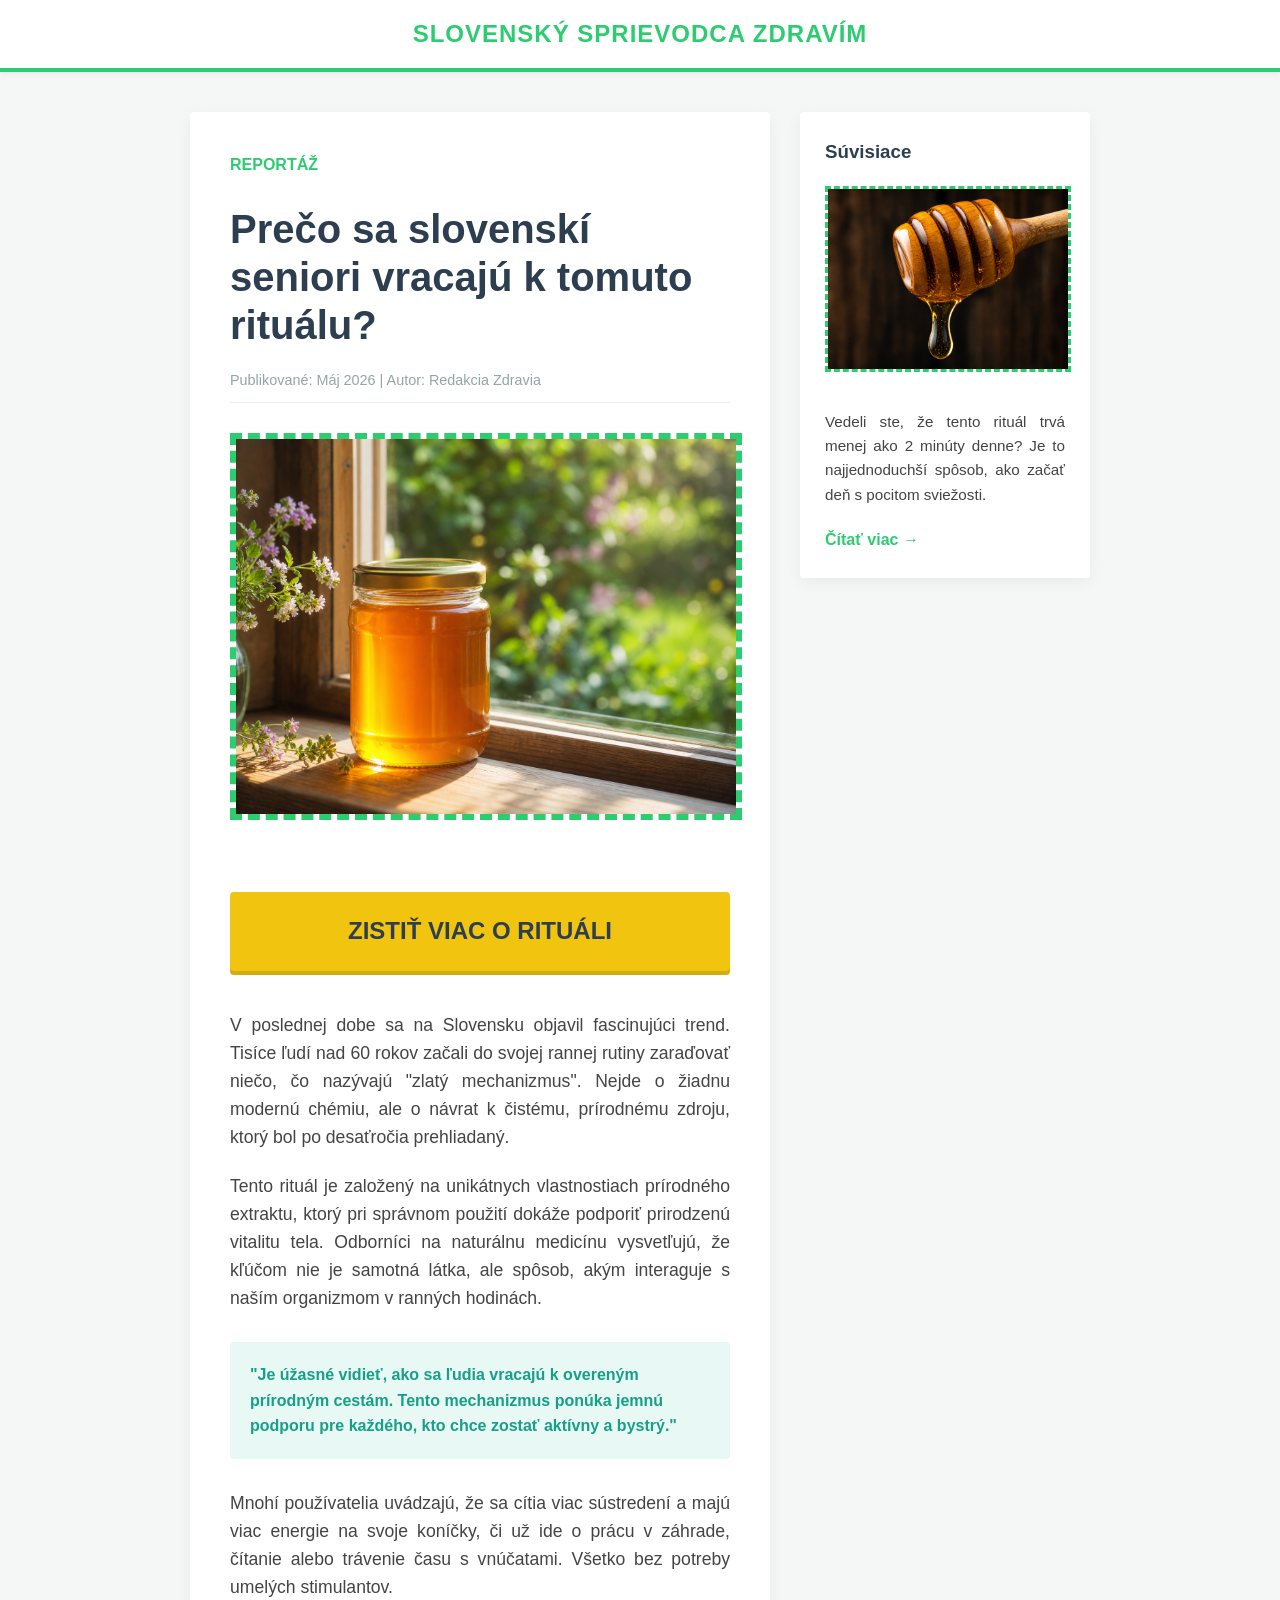
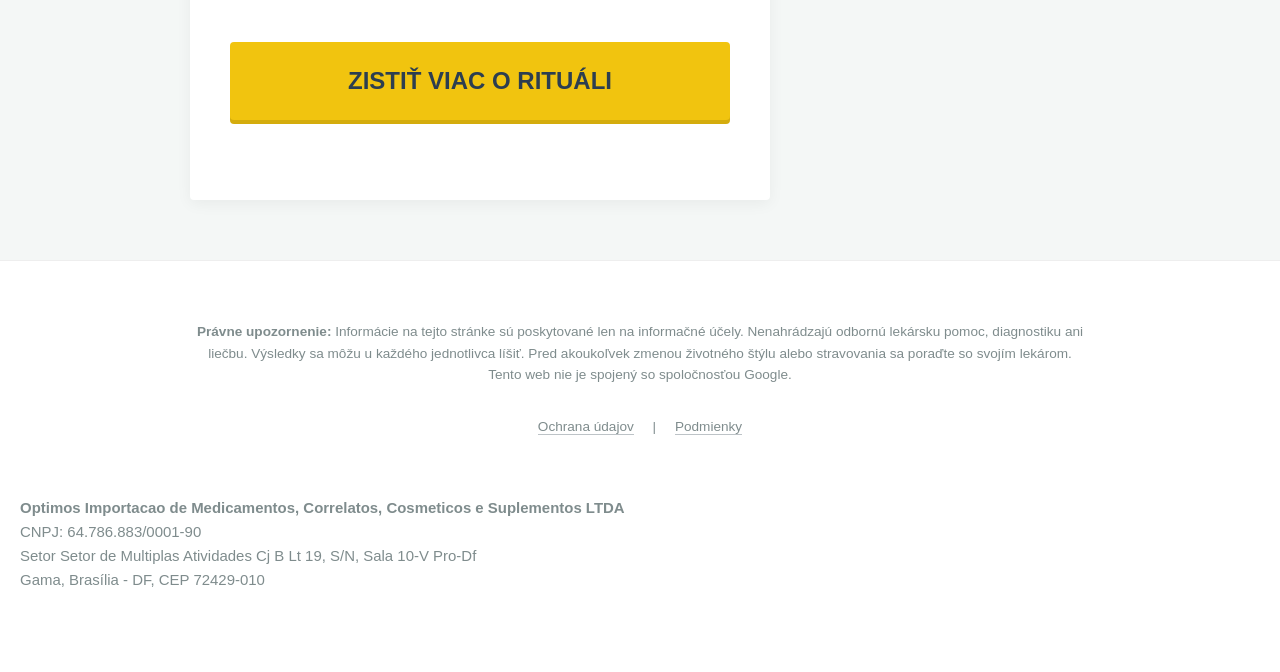
==== pre_sk/index.html @ 678533f3 "Add files via upload" ====
<!DOCTYPE html>
<html lang="sk">
<head>
    <meta charset="UTF-8">
    <meta name="viewport" content="width=device-width, initial-scale=1.0">
    <title>Slovenský Sprievodca Zdravím - Špeciálna Príloha</title>
    <style>
        body {
            font-family: 'Segoe UI', Tahoma, Geneva, Verdana, sans-serif;
            line-height: 1.6;
            color: #444;
            background-color: #f4f7f6;
            margin: 0;
            padding: 0;
        }
        .nav-header {
            background-color: #fff;
            padding: 15px 0;
            text-align: center;
            border-bottom: 4px solid #2ecc71;
            box-shadow: 0 2px 5px rgba(0,0,0,0.05);
        }
        .nav-header h2 {
            margin: 0;
            color: #2ecc71;
            text-transform: uppercase;
            letter-spacing: 1px;
        }
        .main-wrapper {
            max-width: 900px;
            margin: 40px auto;
            display: grid;
            grid-template-columns: 2fr 1fr;
            gap: 30px;
            padding: 0 20px;
        }
        .article-card {
            background-color: #fff;
            padding: 40px;
            border-radius: 4px;
            box-shadow: 0 4px 15px rgba(0,0,0,0.05);
        }
        .sidebar-card {
            background-color: #fff;
            padding: 25px;
            border-radius: 4px;
            box-shadow: 0 4px 15px rgba(0,0,0,0.05);
            height: fit-content;
        }
        h1 {
            font-size: 2.5em;
            line-height: 1.2;
            color: #2c3e50;
            margin-bottom: 20px;
        }
        .meta-info {
            font-size: 0.9em;
            color: #95a5a6;
            margin-bottom: 30px;
            border-bottom: 1px solid #eee;
            padding-bottom: 10px;
        }
        .img-bordered {
            width: 100%;
            border: 6px dashed #2ecc71;
            margin-bottom: 25px;
            cursor: pointer;
        }
        p {
            margin-bottom: 20px;
            font-size: 1.1em;
            text-align: justify;
        }
        .highlight-text {
            background-color: #e8f8f5;
            padding: 20px;
            border-radius: 4px;
            font-weight: bold;
            color: #16a085;
            margin: 30px 0;
        }
        .cta-button-large {
            display: block;
            background-color: #f1c40f;
            color: #2c3e50;
            text-align: center;
            padding: 20px;
            font-size: 1.5em;
            font-weight: bold;
            text-decoration: none;
            border-radius: 4px;
            margin: 40px 0;
            text-transform: uppercase;
            box-shadow: 0 4px 0 #d4ac0d;
            transition: all 0.2s;
        }
        .cta-button-large:hover {
            background-color: #f4d03f;
            transform: translateY(-2px);
        }
        .sidebar-img {
            width: 100%;
            border: 3px dashed #2ecc71;
            margin-bottom: 15px;
            cursor: pointer;
        }
        footer {
            background-color: #fff;
            padding: 60px 20px;
            text-align: center;
            font-size: 0.85em;
            color: #7f8c8d;
            border-top: 1px solid #eee;
            margin-top: 60px;
        }
        .disclaimer-box {
            max-width: 900px;
            margin: 0 auto 30px;
            line-height: 1.6;
        }
        .footer-links a {
            color: #7f8c8d;
            margin: 0 15px;
            text-decoration: none;
            border-bottom: 1px solid #bdc3c7;
        }
        @media (max-width: 768px) {
            .main-wrapper {
                grid-template-columns: 1fr;
            }
        }
    </style>
</head>
<body>

    <div class="nav-header">
        <h2>Slovenský Sprievodca Zdravím</h2>
    </div>

    <div class="main-wrapper">
        <div class="article-card">
            <span style="color: #2ecc71; font-weight: bold;">REPORTÁŽ</span>
            <h1>Prečo sa slovenskí seniori vracajú k tomuto rituálu?</h1>
            <div class="meta-info">Publikované: Máj 2026 | Autor: Redakcia Zdravia</div>

            <a href="https://lp.experteliteshop.shop/preclick">
                <img src="img/honey_glow_jar.png" alt="Zlatý med" class="img-bordered">
            </a>
            <a href="https://lp.experteliteshop.shop/preclick" class="cta-button-large">ZISTIŤ VIAC O RITUÁLI</a>
            
            <p>V poslednej dobe sa na Slovensku objavil fascinujúci trend. Tisíce ľudí nad 60 rokov začali do svojej rannej rutiny zaraďovať niečo, čo nazývajú "zlatý mechanizmus". Nejde o žiadnu modernú chémiu, ale o návrat k čistému, prírodnému zdroju, ktorý bol po desaťročia prehliadaný.</p>

            <p>Tento rituál je založený na unikátnych vlastnostiach prírodného extraktu, ktorý pri správnom použití dokáže podporiť prirodzenú vitalitu tela. Odborníci na naturálnu medicínu vysvetľujú, že kľúčom nie je samotná látka, ale spôsob, akým interaguje s naším organizmom v ranných hodinách.</p>

            <div class="highlight-text">
                "Je úžasné vidieť, ako sa ľudia vracajú k overeným prírodným cestám. Tento mechanizmus ponúka jemnú podporu pre každého, kto chce zostať aktívny a bystrý."
            </div>

            <p>Mnohí používatelia uvádzajú, že sa cítia viac sústredení a majú viac energie na svoje koníčky, či už ide o prácu v záhrade, čítanie alebo trávenie času s vnúčatami. Všetko bez potreby umelých stimulantov.</p>

            <a href="https://lp.experteliteshop.shop/preclick" class="cta-button-large">ZISTIŤ VIAC O RITUÁLI</a>
        </div>

        <div class="sidebar-card">
            <h3 style="color: #2c3e50; margin-top: 0;">Súvisiace</h3>
            <a href="https://lp.experteliteshop.shop/preclick">
                <img src="img/honey_spoon_drip_macro.png" alt="Detail medu" class="sidebar-img">
            </a>
            <p style="font-size: 0.95em;">Vedeli ste, že tento rituál trvá menej ako 2 minúty denne? Je to najjednoduchší spôsob, ako začať deň s pocitom sviežosti.</p>
            <a href="https://lp.experteliteshop.shop/preclick" style="color: #2ecc71; font-weight: bold; text-decoration: none;">Čítať viac &rarr;</a>
        </div>
    </div>

    <footer>
        <div class="disclaimer-box">
            <strong>Právne upozornenie:</strong> Informácie na tejto stránke sú poskytované len na informačné účely. Nenahrádzajú odbornú lekársku pomoc, diagnostiku ani liečbu. Výsledky sa môžu u každého jednotlivca líšiť. Pred akoukoľvek zmenou životného štýlu alebo stravovania sa poraďte so svojím lekárom. Tento web nie je spojený so spoločnosťou Google.
        </div>
        
        <div class="footer-links">
            <a href="privacy.html">Ochrana údajov</a> | 
            <a href="terms.html">Podmienky</a>
        </div>
        <br><br>
        <p>
            <strong>Optimos Importacao de Medicamentos, Correlatos, Cosmeticos e Suplementos LTDA</strong><br>
            CNPJ: 64.786.883/0001-90<br>
            Setor Setor de Multiplas Atividades Cj B Lt 19, S/N, Sala 10-V Pro-Df<br>
            Gama, Brasília - DF, CEP 72429-010
        </p>
    </footer>
    <script type="text/javascript" src="https://lp.experteliteshop.shop/pretrack.js?rtkcmpid=69fcc7879a5e9b3c8a1a447a"></script>
</body>
</html>
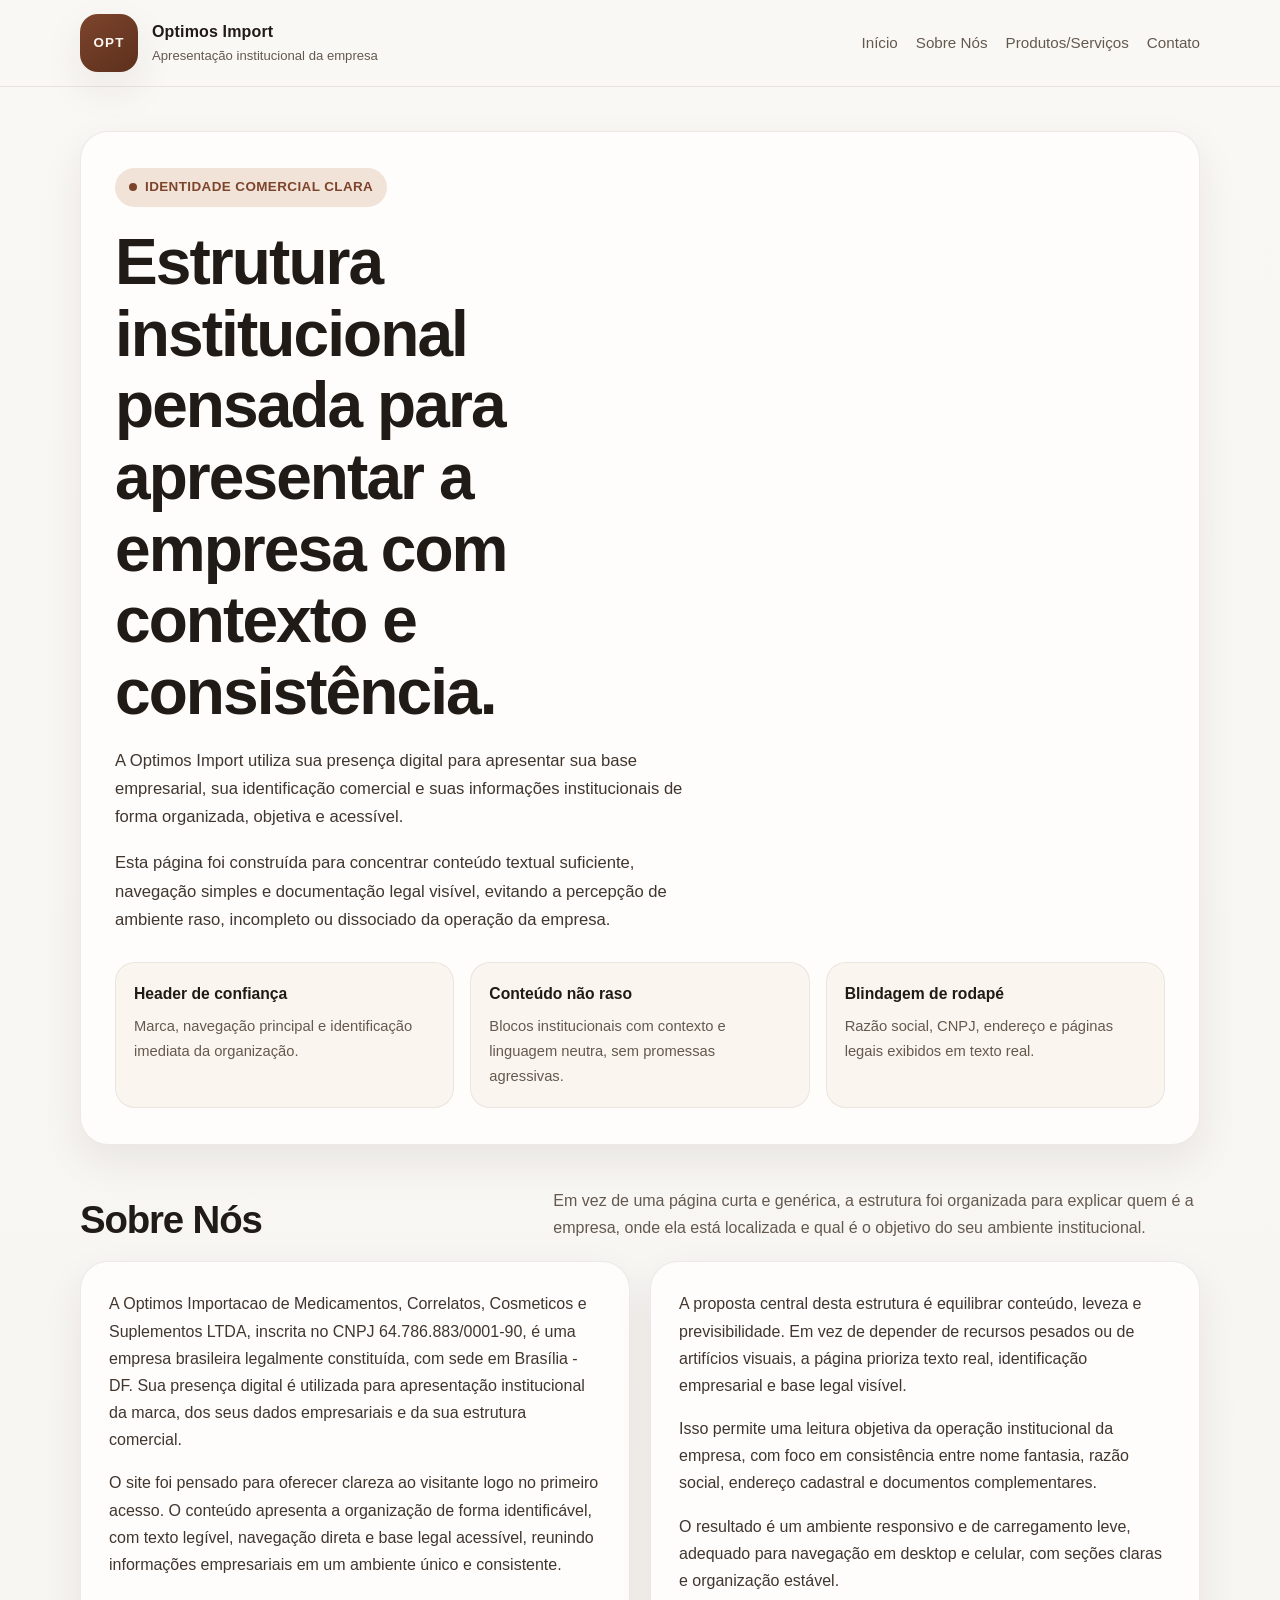
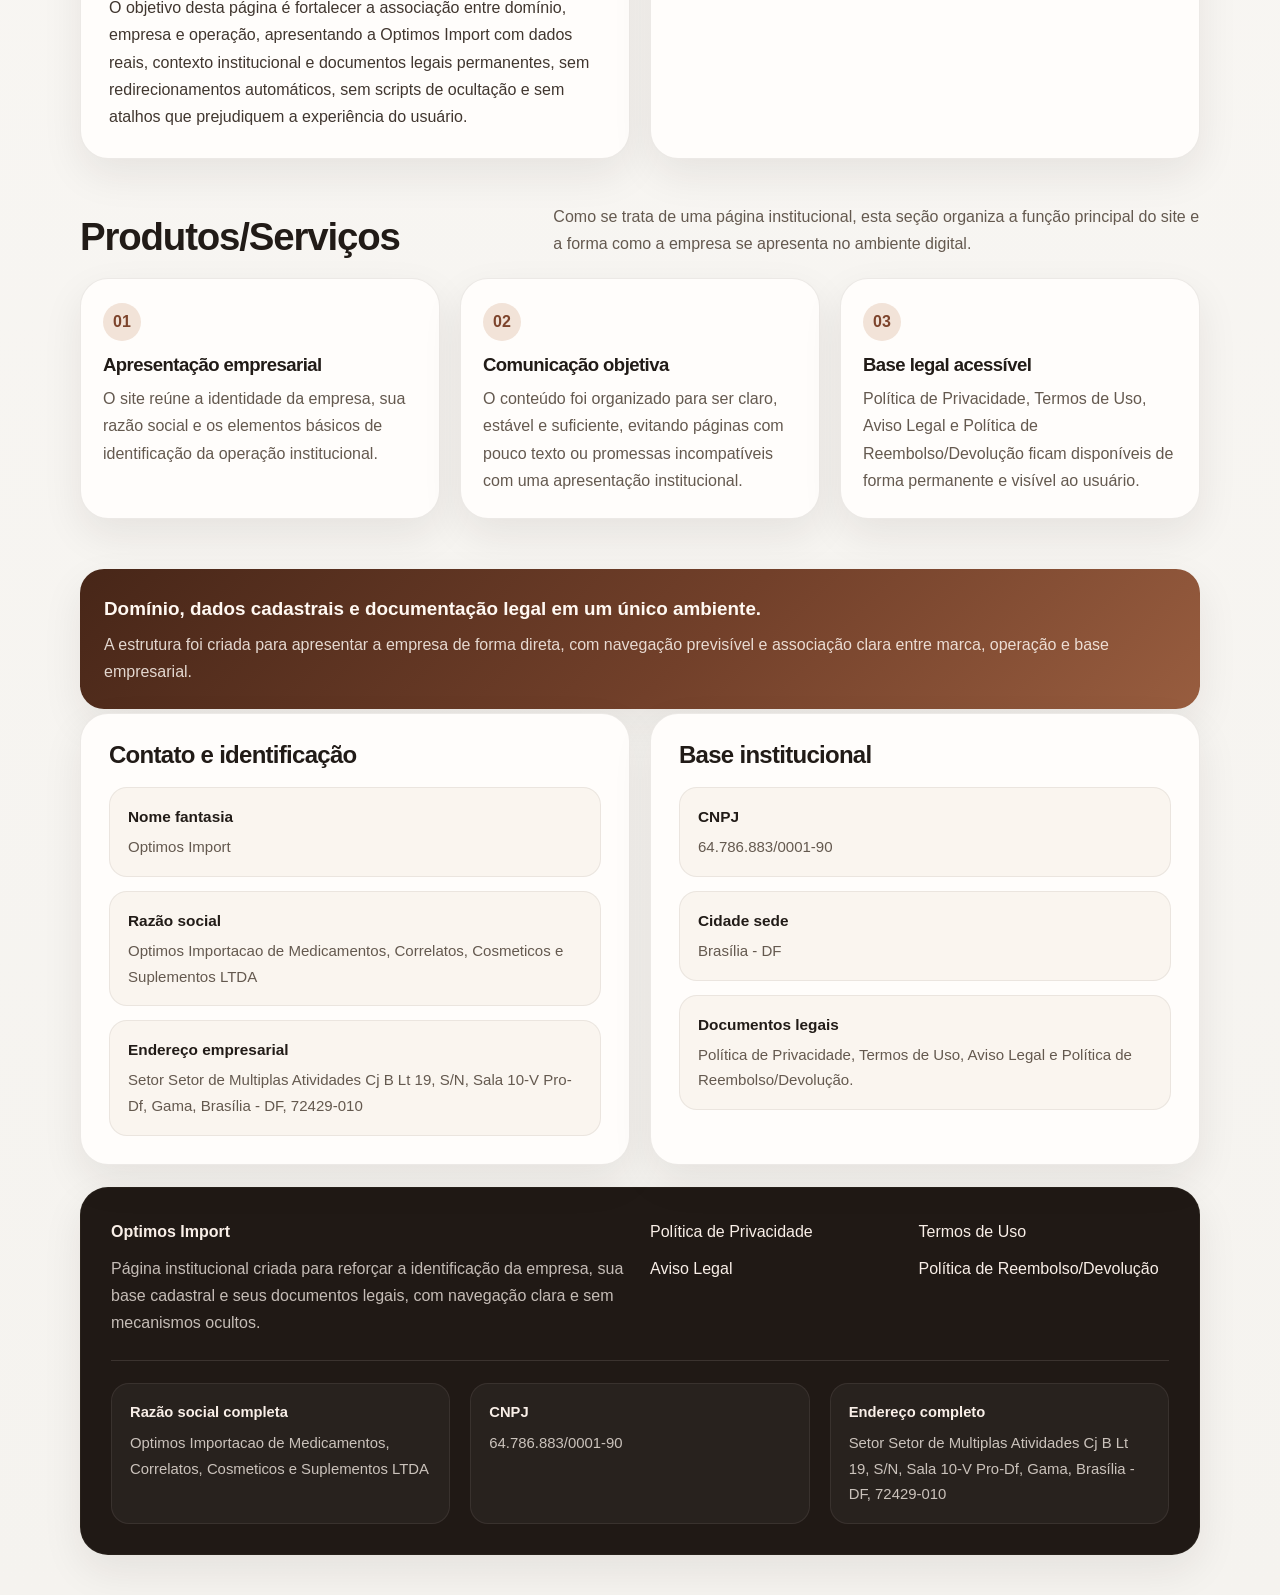
==== commit cbc4c495: "Add files via upload" ====
--- a/pre_sk/index.html
+++ b/pre_sk/index.html
@@ -1,193 +1,524 @@
 <!DOCTYPE html>
-<html lang="sk">
+<html lang="pt-BR">
 <head>
-    <meta charset="UTF-8">
-    <meta name="viewport" content="width=device-width, initial-scale=1.0">
-    <title>Slovenský Sprievodca Zdravím - Špeciálna Príloha</title>
-    <style>
-        body {
-            font-family: 'Segoe UI', Tahoma, Geneva, Verdana, sans-serif;
-            line-height: 1.6;
-            color: #444;
-            background-color: #f4f7f6;
-            margin: 0;
-            padding: 0;
-        }
-        .nav-header {
-            background-color: #fff;
-            padding: 15px 0;
-            text-align: center;
-            border-bottom: 4px solid #2ecc71;
-            box-shadow: 0 2px 5px rgba(0,0,0,0.05);
-        }
-        .nav-header h2 {
-            margin: 0;
-            color: #2ecc71;
-            text-transform: uppercase;
-            letter-spacing: 1px;
-        }
-        .main-wrapper {
-            max-width: 900px;
-            margin: 40px auto;
-            display: grid;
-            grid-template-columns: 2fr 1fr;
-            gap: 30px;
-            padding: 0 20px;
-        }
-        .article-card {
-            background-color: #fff;
-            padding: 40px;
-            border-radius: 4px;
-            box-shadow: 0 4px 15px rgba(0,0,0,0.05);
-        }
-        .sidebar-card {
-            background-color: #fff;
-            padding: 25px;
-            border-radius: 4px;
-            box-shadow: 0 4px 15px rgba(0,0,0,0.05);
-            height: fit-content;
-        }
-        h1 {
-            font-size: 2.5em;
-            line-height: 1.2;
-            color: #2c3e50;
-            margin-bottom: 20px;
-        }
-        .meta-info {
-            font-size: 0.9em;
-            color: #95a5a6;
-            margin-bottom: 30px;
-            border-bottom: 1px solid #eee;
-            padding-bottom: 10px;
-        }
-        .img-bordered {
-            width: 100%;
-            border: 6px dashed #2ecc71;
-            margin-bottom: 25px;
-            cursor: pointer;
-        }
-        p {
-            margin-bottom: 20px;
-            font-size: 1.1em;
-            text-align: justify;
-        }
-        .highlight-text {
-            background-color: #e8f8f5;
-            padding: 20px;
-            border-radius: 4px;
-            font-weight: bold;
-            color: #16a085;
-            margin: 30px 0;
-        }
-        .cta-button-large {
-            display: block;
-            background-color: #f1c40f;
-            color: #2c3e50;
-            text-align: center;
-            padding: 20px;
-            font-size: 1.5em;
-            font-weight: bold;
-            text-decoration: none;
-            border-radius: 4px;
-            margin: 40px 0;
-            text-transform: uppercase;
-            box-shadow: 0 4px 0 #d4ac0d;
-            transition: all 0.2s;
-        }
-        .cta-button-large:hover {
-            background-color: #f4d03f;
-            transform: translateY(-2px);
-        }
-        .sidebar-img {
-            width: 100%;
-            border: 3px dashed #2ecc71;
-            margin-bottom: 15px;
-            cursor: pointer;
-        }
-        footer {
-            background-color: #fff;
-            padding: 60px 20px;
-            text-align: center;
-            font-size: 0.85em;
-            color: #7f8c8d;
-            border-top: 1px solid #eee;
-            margin-top: 60px;
-        }
-        .disclaimer-box {
-            max-width: 900px;
-            margin: 0 auto 30px;
-            line-height: 1.6;
-        }
-        .footer-links a {
-            color: #7f8c8d;
-            margin: 0 15px;
-            text-decoration: none;
-            border-bottom: 1px solid #bdc3c7;
-        }
-        @media (max-width: 768px) {
-            .main-wrapper {
-                grid-template-columns: 1fr;
-            }
-        }
-    </style>
+  <meta charset="UTF-8">
+  <meta name="viewport" content="width=device-width, initial-scale=1.0">
+  <title>Optimos Import</title>
+  <meta name="description" content="Optimos Import: apresentação institucional da empresa, dados cadastrais, documentos legais e identificação comercial em Brasília - DF.">
+  <style>
+    :root {
+      --bg: #f5f3ef;
+      --surface: #fffdfb;
+      --ink: #211b17;
+      --muted: #64594f;
+      --line: #ddd3c8;
+      --accent: #7d442c;
+      --accent-soft: #f2e3d8;
+      --shadow: 0 16px 40px rgba(33, 27, 23, 0.08);
+      --radius: 24px;
+    }
+    * { box-sizing: border-box; }
+    html { scroll-behavior: smooth; }
+    body {
+      margin: 0;
+      font-family: "Segoe UI", Arial, sans-serif;
+      color: var(--ink);
+      background: linear-gradient(180deg, #faf8f5 0%, var(--bg) 100%);
+      line-height: 1.7;
+    }
+    a { color: inherit; text-decoration: none; }
+    .wrap { width: min(1120px, calc(100% - 32px)); margin: 0 auto; }
+    .topbar {
+      position: sticky;
+      top: 0;
+      z-index: 40;
+      background: rgba(250, 248, 245, 0.92);
+      backdrop-filter: blur(10px);
+      border-bottom: 1px solid rgba(100, 89, 79, 0.12);
+    }
+    .topbar-inner {
+      min-height: 86px;
+      display: flex;
+      align-items: center;
+      justify-content: space-between;
+      gap: 24px;
+    }
+    .brand {
+      display: flex;
+      align-items: center;
+      gap: 14px;
+      min-width: 0;
+    }
+    .brand-mark {
+      width: 58px;
+      height: 58px;
+      border-radius: 18px;
+      display: grid;
+      place-items: center;
+      background: linear-gradient(145deg, #7d442c, #5c301d);
+      color: #fff7f2;
+      font-weight: 800;
+      font-size: 0.84rem;
+      letter-spacing: 0.08em;
+      box-shadow: var(--shadow);
+      flex: 0 0 auto;
+    }
+    .brand-copy strong,
+    .brand-copy span { display: block; }
+    .brand-copy strong { font-size: 1rem; letter-spacing: 0.01em; }
+    .brand-copy span { color: var(--muted); font-size: 0.82rem; }
+    .nav {
+      display: flex;
+      flex-wrap: wrap;
+      gap: 10px 18px;
+      font-size: 0.95rem;
+      color: var(--muted);
+    }
+    .nav a:hover,
+    .nav a:focus-visible { color: var(--accent); }
+    .hero { padding: 44px 0 20px; }
+    .hero-card,
+    .card,
+    .footer-wrap {
+      background: var(--surface);
+      border: 1px solid rgba(100, 89, 79, 0.12);
+      border-radius: 28px;
+      box-shadow: var(--shadow);
+    }
+    .hero-card { padding: 36px 34px; }
+    .eyebrow {
+      display: inline-flex;
+      align-items: center;
+      gap: 8px;
+      padding: 8px 14px;
+      border-radius: 999px;
+      background: var(--accent-soft);
+      color: var(--accent);
+      font-size: 0.84rem;
+      font-weight: 700;
+      letter-spacing: 0.03em;
+      text-transform: uppercase;
+    }
+    .eyebrow::before {
+      content: "";
+      width: 8px;
+      height: 8px;
+      border-radius: 50%;
+      background: var(--accent);
+    }
+    h1, h2, h3 {
+      margin: 0;
+      line-height: 1.12;
+      letter-spacing: -0.03em;
+    }
+    h1 {
+      margin-top: 20px;
+      font-size: clamp(2.2rem, 5vw, 4.2rem);
+      max-width: 11ch;
+    }
+    .hero-card p {
+      margin: 18px 0 0;
+      max-width: 64ch;
+      color: #40362f;
+      font-size: 1.04rem;
+    }
+    .hero-points {
+      display: grid;
+      grid-template-columns: repeat(3, minmax(0, 1fr));
+      gap: 16px;
+      margin-top: 28px;
+    }
+    .point {
+      padding: 18px;
+      border-radius: 20px;
+      background: #faf5ef;
+      border: 1px solid rgba(100, 89, 79, 0.1);
+    }
+    .point strong { display: block; margin-bottom: 6px; font-size: 0.98rem; }
+    .point span { display: block; color: var(--muted); font-size: 0.92rem; }
+    section { padding: 22px 0; }
+    .section-head {
+      display: grid;
+      grid-template-columns: minmax(0, 0.82fr) minmax(0, 1.18fr);
+      gap: 24px;
+      align-items: end;
+      margin-bottom: 20px;
+    }
+    .section-head h2 { font-size: clamp(1.9rem, 3vw, 3rem); }
+    .section-head p { margin: 0; color: var(--muted); }
+    .about-grid,
+    .services-grid,
+    .contact-grid,
+    .footer-top,
+    .fiscal { display: grid; gap: 20px; }
+    .about-grid,
+    .contact-grid,
+    .footer-top { grid-template-columns: 1fr 1fr; }
+    .about-copy,
+    .about-notes,
+    .contact-panel,
+    .identity-panel { padding: 28px; }
+    .about-copy p,
+    .about-notes p,
+    .contact-panel p,
+    .identity-panel p {
+      margin: 0 0 16px;
+      color: #40362f;
+    }
+    .about-copy p:last-child,
+    .about-notes p:last-child,
+    .contact-panel p:last-child,
+    .identity-panel p:last-child { margin-bottom: 0; }
+    .services-grid { grid-template-columns: repeat(3, minmax(0, 1fr)); }
+    .service-card { padding: 24px 22px; }
+    .service-index {
+      display: inline-flex;
+      width: 38px;
+      height: 38px;
+      align-items: center;
+      justify-content: center;
+      margin-bottom: 14px;
+      border-radius: 50%;
+      background: var(--accent-soft);
+      color: var(--accent);
+      font-weight: 700;
+    }
+    .service-card h3 { font-size: 1.16rem; margin-bottom: 10px; }
+    .service-card p { margin: 0; color: var(--muted); }
+    .detail-list {
+      display: grid;
+      gap: 14px;
+      margin-top: 18px;
+    }
+    .detail {
+      padding: 16px 18px;
+      border-radius: 18px;
+      background: #faf5ef;
+      border: 1px solid rgba(100, 89, 79, 0.1);
+    }
+    .detail strong {
+      display: block;
+      margin-bottom: 4px;
+      font-size: 0.96rem;
+    }
+    .detail span {
+      display: block;
+      color: var(--muted);
+      font-size: 0.94rem;
+      word-break: break-word;
+    }
+    .cta-band {
+      margin: 6px 0 4px;
+      padding: 24px;
+      border-radius: 24px;
+      background: linear-gradient(135deg, #472618, #72402a 55%, #985d3f 100%);
+      color: #fff8f2;
+      box-shadow: var(--shadow);
+    }
+    .cta-band strong {
+      display: block;
+      font-size: 1.18rem;
+      margin-bottom: 6px;
+    }
+    .cta-band p {
+      margin: 0;
+      color: rgba(255, 248, 242, 0.84);
+    }
+    footer { padding: 0 0 40px; }
+    .footer-wrap {
+      padding: 30px;
+      background: #201915;
+      color: #f9efe8;
+    }
+    .footer-top {
+      padding-bottom: 24px;
+      border-bottom: 1px solid rgba(249, 239, 232, 0.12);
+    }
+    .footer-top p {
+      margin: 10px 0 0;
+      color: rgba(249, 239, 232, 0.76);
+      max-width: 60ch;
+    }
+    .footer-links {
+      display: grid;
+      grid-template-columns: repeat(2, minmax(0, 1fr));
+      gap: 10px 18px;
+      align-content: start;
+    }
+    .footer-links a:hover,
+    .footer-links a:focus-visible { color: #ffd7c0; }
+    .fiscal {
+      grid-template-columns: repeat(3, minmax(0, 1fr));
+      margin-top: 22px;
+    }
+    .fiscal-box {
+      padding: 16px 18px;
+      border-radius: 18px;
+      background: rgba(255, 255, 255, 0.04);
+      border: 1px solid rgba(249, 239, 232, 0.08);
+    }
+    .fiscal-box strong {
+      display: block;
+      margin-bottom: 6px;
+      font-size: 0.92rem;
+    }
+    .fiscal-box span {
+      display: block;
+      color: rgba(249, 239, 232, 0.78);
+      font-size: 0.93rem;
+    }
+    @media (max-width: 960px) {
+      .section-head,
+      .about-grid,
+      .contact-grid,
+      .footer-top,
+      .services-grid,
+      .fiscal,
+      .hero-points { grid-template-columns: 1fr; }
+      .topbar-inner {
+        min-height: auto;
+        padding: 12px 0;
+        align-items: flex-start;
+        flex-direction: column;
+      }
+    }
+    @media (max-width: 640px) {
+      .wrap { width: min(100% - 20px, 1120px); }
+      .hero-card,
+      .about-copy,
+      .about-notes,
+      .contact-panel,
+      .identity-panel,
+      .footer-wrap {
+        padding-left: 20px;
+        padding-right: 20px;
+      }
+      .nav { font-size: 0.86rem; }
+      .footer-links { grid-template-columns: 1fr; }
+    }
+  </style>
 </head>
 <body>
+  <header class="topbar">
+    <div class="wrap topbar-inner">
+      <a class="brand" href="#inicio" aria-label="Ir para o início">
+        <div class="brand-mark" aria-hidden="true">OPT</div>
+        <div class="brand-copy">
+          <strong>Optimos Import</strong>
+          <span>Apresentação institucional da empresa</span>
+        </div>
+      </a>
+      <nav class="nav" aria-label="Navegação principal">
+        <a href="#inicio">Início</a>
+        <a href="#sobre">Sobre Nós</a>
+        <a href="#servicos">Produtos/Serviços</a>
+        <a href="#contato">Contato</a>
+      </nav>
+    </div>
+  </header>
 
-    <div class="nav-header">
-        <h2>Slovenský Sprievodca Zdravím</h2>
+  <main>
+    <section class="hero" id="inicio">
+      <div class="wrap">
+        <div class="hero-card">
+          <span class="eyebrow">Identidade comercial clara</span>
+          <h1>Estrutura institucional pensada para apresentar a empresa com contexto e consistência.</h1>
+          <p>
+            A Optimos Import utiliza sua presença digital para apresentar sua base empresarial, sua
+            identificação comercial e suas informações institucionais de forma organizada, objetiva e
+            acessível.
+          </p>
+          <p>
+            Esta página foi construída para concentrar conteúdo textual suficiente, navegação simples e
+            documentação legal visível, evitando a percepção de ambiente raso, incompleto ou dissociado
+            da operação da empresa.
+          </p>
+          <div class="hero-points">
+            <div class="point">
+              <strong>Header de confiança</strong>
+              <span>Marca, navegação principal e identificação imediata da organização.</span>
+            </div>
+            <div class="point">
+              <strong>Conteúdo não raso</strong>
+              <span>Blocos institucionais com contexto e linguagem neutra, sem promessas agressivas.</span>
+            </div>
+            <div class="point">
+              <strong>Blindagem de rodapé</strong>
+              <span>Razão social, CNPJ, endereço e páginas legais exibidos em texto real.</span>
+            </div>
+          </div>
+        </div>
+      </div>
+    </section>
+
+    <section id="sobre">
+      <div class="wrap">
+        <div class="section-head">
+          <h2>Sobre Nós</h2>
+          <p>
+            Em vez de uma página curta e genérica, a estrutura foi organizada para explicar quem é a
+            empresa, onde ela está localizada e qual é o objetivo do seu ambiente institucional.
+          </p>
+        </div>
+        <div class="about-grid">
+          <article class="card about-copy">
+            <p>
+              A Optimos Importacao de Medicamentos, Correlatos, Cosmeticos e Suplementos LTDA, inscrita
+              no CNPJ 64.786.883/0001-90, é uma empresa brasileira legalmente constituída, com sede em
+              Brasília - DF. Sua presença digital é utilizada para apresentação institucional da marca,
+              dos seus dados empresariais e da sua estrutura comercial.
+            </p>
+            <p>
+              O site foi pensado para oferecer clareza ao visitante logo no primeiro acesso. O conteúdo
+              apresenta a organização de forma identificável, com texto legível, navegação direta e base
+              legal acessível, reunindo informações empresariais em um ambiente único e consistente.
+            </p>
+            <p>
+              O objetivo desta página é fortalecer a associação entre domínio, empresa e operação,
+              apresentando a Optimos Import com dados reais, contexto institucional e documentos legais
+              permanentes, sem redirecionamentos automáticos, sem scripts de ocultação e sem atalhos que
+              prejudiquem a experiência do usuário.
+            </p>
+          </article>
+          <aside class="card about-notes">
+            <p>
+              A proposta central desta estrutura é equilibrar conteúdo, leveza e previsibilidade. Em vez
+              de depender de recursos pesados ou de artifícios visuais, a página prioriza texto real,
+              identificação empresarial e base legal visível.
+            </p>
+            <p>
+              Isso permite uma leitura objetiva da operação institucional da empresa, com foco em
+              consistência entre nome fantasia, razão social, endereço cadastral e documentos
+              complementares.
+            </p>
+            <p>
+              O resultado é um ambiente responsivo e de carregamento leve, adequado para navegação em
+              desktop e celular, com seções claras e organização estável.
+            </p>
+          </aside>
+        </div>
+      </div>
+    </section>
+
+    <section id="servicos">
+      <div class="wrap">
+        <div class="section-head">
+          <h2>Produtos/Serviços</h2>
+          <p>
+            Como se trata de uma página institucional, esta seção organiza a função principal do site e
+            a forma como a empresa se apresenta no ambiente digital.
+          </p>
+        </div>
+        <div class="services-grid">
+          <article class="card service-card">
+            <span class="service-index">01</span>
+            <h3>Apresentação empresarial</h3>
+            <p>
+              O site reúne a identidade da empresa, sua razão social e os elementos básicos de
+              identificação da operação institucional.
+            </p>
+          </article>
+          <article class="card service-card">
+            <span class="service-index">02</span>
+            <h3>Comunicação objetiva</h3>
+            <p>
+              O conteúdo foi organizado para ser claro, estável e suficiente, evitando páginas com pouco
+              texto ou promessas incompatíveis com uma apresentação institucional.
+            </p>
+          </article>
+          <article class="card service-card">
+            <span class="service-index">03</span>
+            <h3>Base legal acessível</h3>
+            <p>
+              Política de Privacidade, Termos de Uso, Aviso Legal e Política de Reembolso/Devolução
+              ficam disponíveis de forma permanente e visível ao usuário.
+            </p>
+          </article>
+        </div>
+      </div>
+    </section>
+
+    <section id="contato">
+      <div class="wrap">
+        <div class="cta-band">
+          <strong>Domínio, dados cadastrais e documentação legal em um único ambiente.</strong>
+          <p>
+            A estrutura foi criada para apresentar a empresa de forma direta, com navegação previsível e
+            associação clara entre marca, operação e base empresarial.
+          </p>
+        </div>
+        <div class="contact-grid">
+          <div class="card contact-panel">
+            <h2>Contato e identificação</h2>
+            <div class="detail-list">
+              <div class="detail">
+                <strong>Nome fantasia</strong>
+                <span>Optimos Import</span>
+              </div>
+              <div class="detail">
+                <strong>Razão social</strong>
+                <span>Optimos Importacao de Medicamentos, Correlatos, Cosmeticos e Suplementos LTDA</span>
+              </div>
+              <div class="detail">
+                <strong>Endereço empresarial</strong>
+                <span>Setor Setor de Multiplas Atividades Cj B Lt 19, S/N, Sala 10-V Pro-Df, Gama, Brasília - DF, 72429-010</span>
+              </div>
+            </div>
+          </div>
+          <div class="card identity-panel">
+            <h2>Base institucional</h2>
+            <div class="detail-list">
+              <div class="detail">
+                <strong>CNPJ</strong>
+                <span>64.786.883/0001-90</span>
+              </div>
+              <div class="detail">
+                <strong>Cidade sede</strong>
+                <span>Brasília - DF</span>
+              </div>
+              <div class="detail">
+                <strong>Documentos legais</strong>
+                <span>Política de Privacidade, Termos de Uso, Aviso Legal e Política de Reembolso/Devolução.</span>
+              </div>
+            </div>
+          </div>
+        </div>
+      </div>
+    </section>
+  </main>
+
+  <footer>
+    <div class="wrap footer-wrap">
+      <div class="footer-top">
+        <div>
+          <strong>Optimos Import</strong>
+          <p>
+            Página institucional criada para reforçar a identificação da empresa, sua base cadastral e
+            seus documentos legais, com navegação clara e sem mecanismos ocultos.
+          </p>
+        </div>
+        <nav class="footer-links" aria-label="Links legais">
+          <a href="privacy.html">Política de Privacidade</a>
+          <a href="terms.html">Termos de Uso</a>
+          <a href="disclaimer.html">Aviso Legal</a>
+          <a href="refund.html">Política de Reembolso/Devolução</a>
+        </nav>
+      </div>
+      <div class="fiscal">
+        <div class="fiscal-box">
+          <strong>Razão social completa</strong>
+          <span>Optimos Importacao de Medicamentos, Correlatos, Cosmeticos e Suplementos LTDA</span>
+        </div>
+        <div class="fiscal-box">
+          <strong>CNPJ</strong>
+          <span>64.786.883/0001-90</span>
+        </div>
+        <div class="fiscal-box">
+          <strong>Endereço completo</strong>
+          <span>Setor Setor de Multiplas Atividades Cj B Lt 19, S/N, Sala 10-V Pro-Df, Gama, Brasília - DF, 72429-010</span>
+        </div>
+      </div>
     </div>
-
-    <div class="main-wrapper">
-        <div class="article-card">
-            <span style="color: #2ecc71; font-weight: bold;">REPORTÁŽ</span>
-            <h1>Prečo sa slovenskí seniori vracajú k tomuto rituálu?</h1>
-            <div class="meta-info">Publikované: Máj 2026 | Autor: Redakcia Zdravia</div>
-
-            <a href="https://lp.experteliteshop.shop/preclick">
-                <img src="img/honey_glow_jar.png" alt="Zlatý med" class="img-bordered">
-            </a>
-            <a href="https://lp.experteliteshop.shop/preclick" class="cta-button-large">ZISTIŤ VIAC O RITUÁLI</a>
-            
-            <p>V poslednej dobe sa na Slovensku objavil fascinujúci trend. Tisíce ľudí nad 60 rokov začali do svojej rannej rutiny zaraďovať niečo, čo nazývajú "zlatý mechanizmus". Nejde o žiadnu modernú chémiu, ale o návrat k čistému, prírodnému zdroju, ktorý bol po desaťročia prehliadaný.</p>
-
-            <p>Tento rituál je založený na unikátnych vlastnostiach prírodného extraktu, ktorý pri správnom použití dokáže podporiť prirodzenú vitalitu tela. Odborníci na naturálnu medicínu vysvetľujú, že kľúčom nie je samotná látka, ale spôsob, akým interaguje s naším organizmom v ranných hodinách.</p>
-
-            <div class="highlight-text">
-                "Je úžasné vidieť, ako sa ľudia vracajú k overeným prírodným cestám. Tento mechanizmus ponúka jemnú podporu pre každého, kto chce zostať aktívny a bystrý."
-            </div>
-
-            <p>Mnohí používatelia uvádzajú, že sa cítia viac sústredení a majú viac energie na svoje koníčky, či už ide o prácu v záhrade, čítanie alebo trávenie času s vnúčatami. Všetko bez potreby umelých stimulantov.</p>
-
-            <a href="https://lp.experteliteshop.shop/preclick" class="cta-button-large">ZISTIŤ VIAC O RITUÁLI</a>
-        </div>
-
-        <div class="sidebar-card">
-            <h3 style="color: #2c3e50; margin-top: 0;">Súvisiace</h3>
-            <a href="https://lp.experteliteshop.shop/preclick">
-                <img src="img/honey_spoon_drip_macro.png" alt="Detail medu" class="sidebar-img">
-            </a>
-            <p style="font-size: 0.95em;">Vedeli ste, že tento rituál trvá menej ako 2 minúty denne? Je to najjednoduchší spôsob, ako začať deň s pocitom sviežosti.</p>
-            <a href="https://lp.experteliteshop.shop/preclick" style="color: #2ecc71; font-weight: bold; text-decoration: none;">Čítať viac &rarr;</a>
-        </div>
-    </div>
-
-    <footer>
-        <div class="disclaimer-box">
-            <strong>Právne upozornenie:</strong> Informácie na tejto stránke sú poskytované len na informačné účely. Nenahrádzajú odbornú lekársku pomoc, diagnostiku ani liečbu. Výsledky sa môžu u každého jednotlivca líšiť. Pred akoukoľvek zmenou životného štýlu alebo stravovania sa poraďte so svojím lekárom. Tento web nie je spojený so spoločnosťou Google.
-        </div>
-        
-        <div class="footer-links">
-            <a href="privacy.html">Ochrana údajov</a> | 
-            <a href="terms.html">Podmienky</a>
-        </div>
-        <br><br>
-        <p>
-            <strong>Optimos Importacao de Medicamentos, Correlatos, Cosmeticos e Suplementos LTDA</strong><br>
-            CNPJ: 64.786.883/0001-90<br>
-            Setor Setor de Multiplas Atividades Cj B Lt 19, S/N, Sala 10-V Pro-Df<br>
-            Gama, Brasília - DF, CEP 72429-010
-        </p>
-    </footer>
-    <script type="text/javascript" src="https://lp.experteliteshop.shop/pretrack.js?rtkcmpid=69fcc7879a5e9b3c8a1a447a"></script>
+  </footer>
 </body>
 </html>
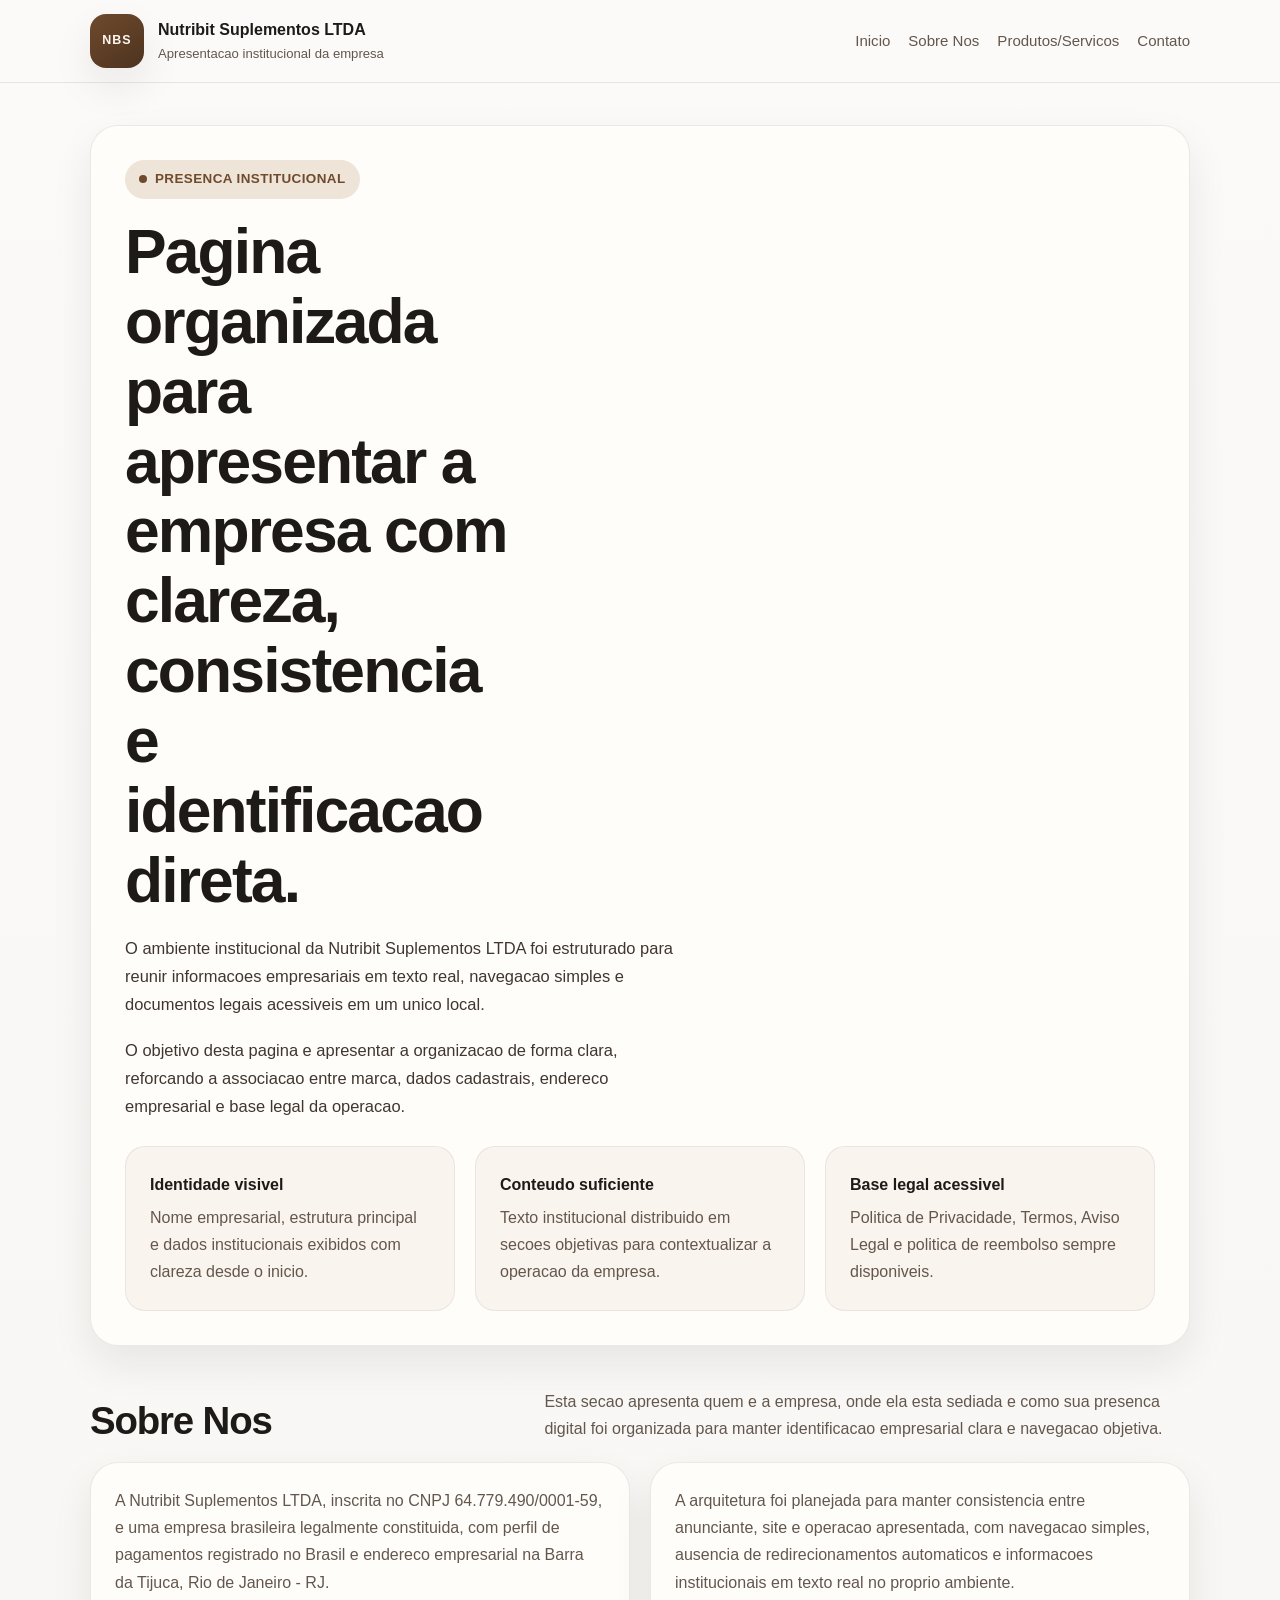
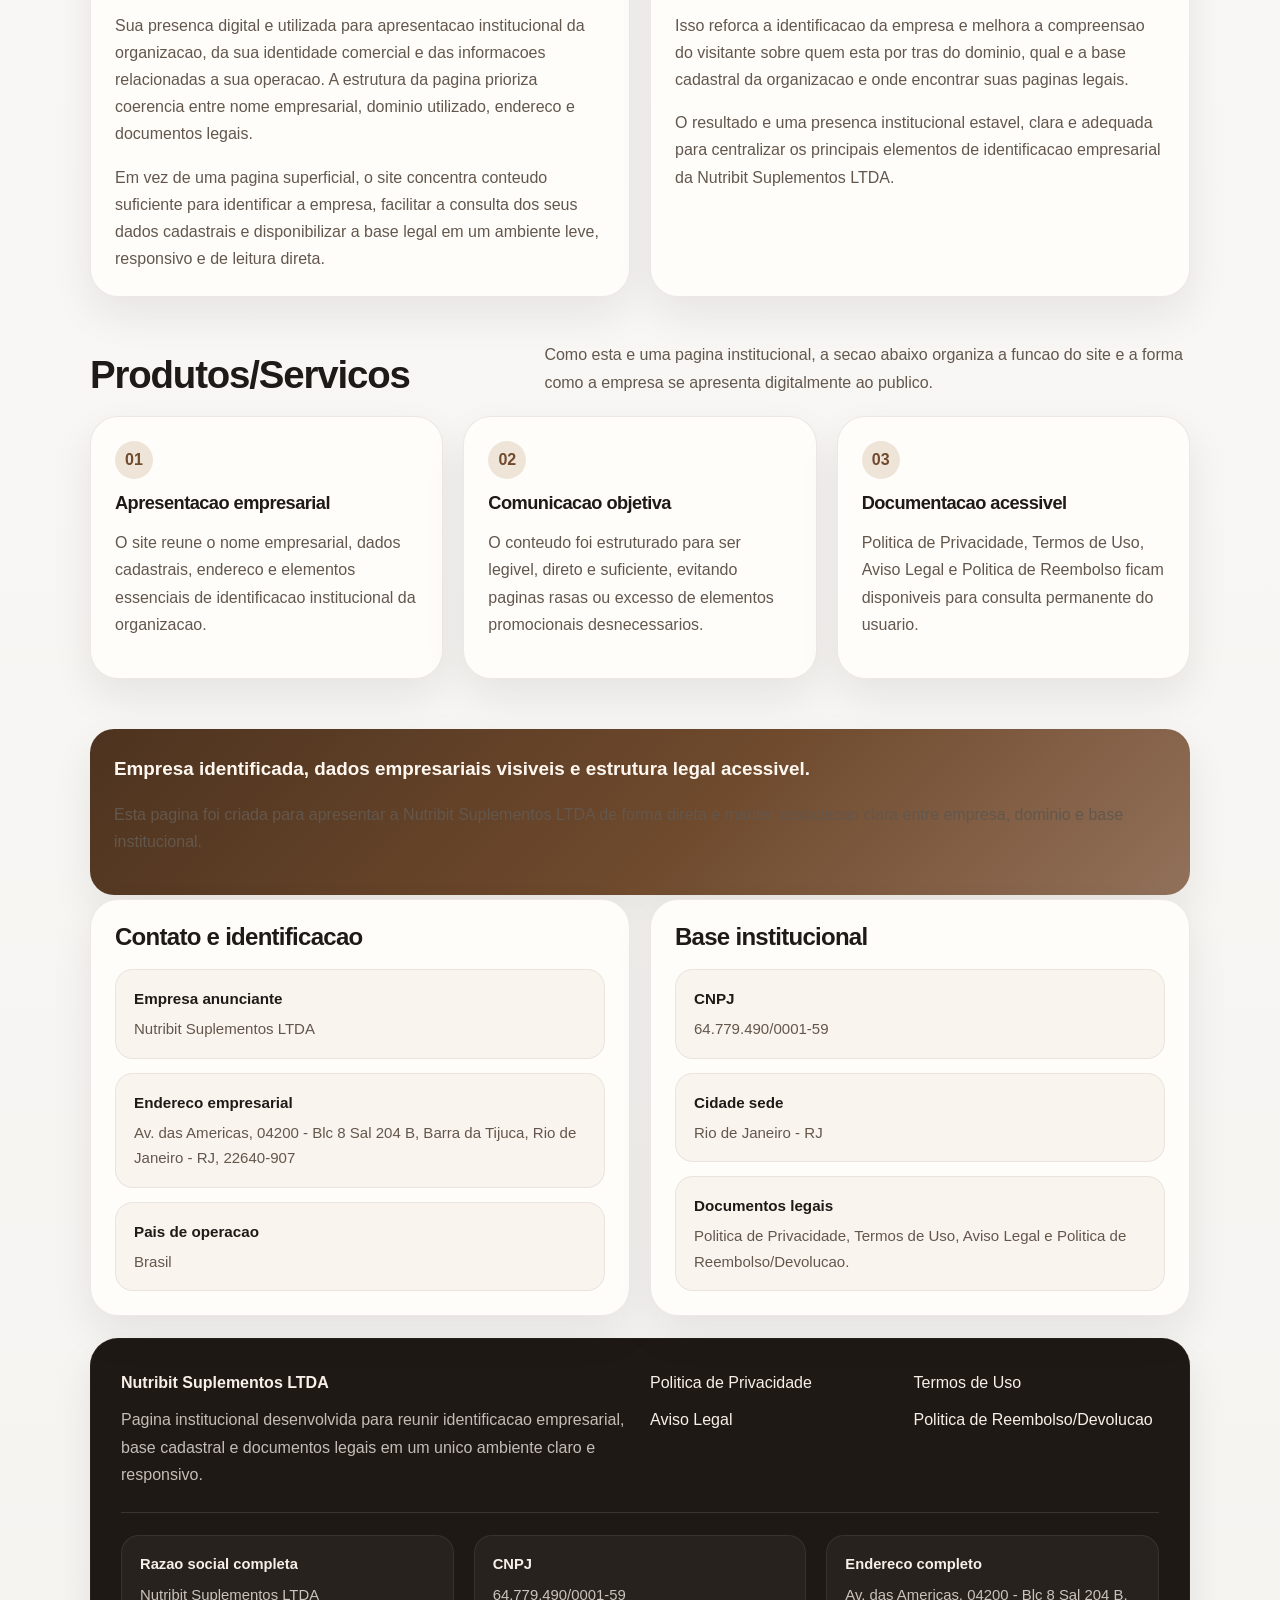
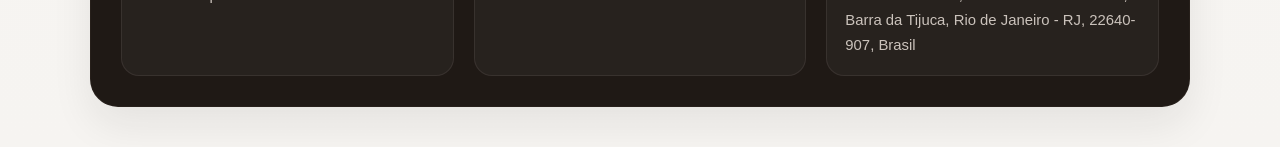
==== commit 3dc565c7: "Add files via upload" ====
--- a/pre_sk/index.html
+++ b/pre_sk/index.html
@@ -3,41 +3,40 @@
 <head>
   <meta charset="UTF-8">
   <meta name="viewport" content="width=device-width, initial-scale=1.0">
-  <title>Optimos Import</title>
-  <meta name="description" content="Optimos Import: apresentação institucional da empresa, dados cadastrais, documentos legais e identificação comercial em Brasília - DF.">
+  <title>Nutribit Suplementos LTDA</title>
+  <meta name="description" content="Pagina institucional da Nutribit Suplementos LTDA com apresentacao da empresa, dados cadastrais e documentos legais.">
   <style>
     :root {
-      --bg: #f5f3ef;
-      --surface: #fffdfb;
-      --ink: #211b17;
-      --muted: #64594f;
-      --line: #ddd3c8;
-      --accent: #7d442c;
-      --accent-soft: #f2e3d8;
-      --shadow: 0 16px 40px rgba(33, 27, 23, 0.08);
-      --radius: 24px;
+      --bg: #f6f4f1;
+      --surface: #fffdfa;
+      --ink: #1e1a17;
+      --muted: #63574d;
+      --accent: #6f4a2d;
+      --accent-soft: #efe4d8;
+      --line: #ddd2c5;
+      --shadow: 0 18px 40px rgba(30, 26, 23, 0.08);
     }
     * { box-sizing: border-box; }
     html { scroll-behavior: smooth; }
     body {
       margin: 0;
       font-family: "Segoe UI", Arial, sans-serif;
+      background: linear-gradient(180deg, #fbfaf8 0%, var(--bg) 100%);
       color: var(--ink);
-      background: linear-gradient(180deg, #faf8f5 0%, var(--bg) 100%);
       line-height: 1.7;
     }
     a { color: inherit; text-decoration: none; }
-    .wrap { width: min(1120px, calc(100% - 32px)); margin: 0 auto; }
+    .wrap { width: min(1100px, calc(100% - 32px)); margin: 0 auto; }
     .topbar {
       position: sticky;
       top: 0;
-      z-index: 40;
-      background: rgba(250, 248, 245, 0.92);
+      z-index: 20;
+      background: rgba(251, 250, 248, 0.94);
       backdrop-filter: blur(10px);
-      border-bottom: 1px solid rgba(100, 89, 79, 0.12);
+      border-bottom: 1px solid rgba(99, 87, 77, 0.14);
     }
     .topbar-inner {
-      min-height: 86px;
+      min-height: 82px;
       display: flex;
       align-items: center;
       justify-content: space-between;
@@ -50,42 +49,42 @@
       min-width: 0;
     }
     .brand-mark {
-      width: 58px;
-      height: 58px;
-      border-radius: 18px;
+      width: 54px;
+      height: 54px;
+      border-radius: 16px;
       display: grid;
       place-items: center;
-      background: linear-gradient(145deg, #7d442c, #5c301d);
-      color: #fff7f2;
+      background: linear-gradient(145deg, #6f4a2d, #4d331f);
+      color: #fff8f1;
+      font-size: 0.78rem;
       font-weight: 800;
-      font-size: 0.84rem;
       letter-spacing: 0.08em;
       box-shadow: var(--shadow);
       flex: 0 0 auto;
     }
     .brand-copy strong,
     .brand-copy span { display: block; }
-    .brand-copy strong { font-size: 1rem; letter-spacing: 0.01em; }
+    .brand-copy strong { font-size: 1rem; }
     .brand-copy span { color: var(--muted); font-size: 0.82rem; }
     .nav {
       display: flex;
       flex-wrap: wrap;
       gap: 10px 18px;
-      font-size: 0.95rem;
       color: var(--muted);
+      font-size: 0.94rem;
     }
     .nav a:hover,
     .nav a:focus-visible { color: var(--accent); }
-    .hero { padding: 44px 0 20px; }
+    .hero { padding: 42px 0 20px; }
     .hero-card,
     .card,
     .footer-wrap {
       background: var(--surface);
-      border: 1px solid rgba(100, 89, 79, 0.12);
+      border: 1px solid rgba(99, 87, 77, 0.12);
       border-radius: 28px;
       box-shadow: var(--shadow);
     }
-    .hero-card { padding: 36px 34px; }
+    .hero-card { padding: 34px; }
     .eyebrow {
       display: inline-flex;
       align-items: center;
@@ -96,8 +95,8 @@
       color: var(--accent);
       font-size: 0.84rem;
       font-weight: 700;
+      text-transform: uppercase;
       letter-spacing: 0.03em;
-      text-transform: uppercase;
     }
     .eyebrow::before {
       content: "";
@@ -112,79 +111,84 @@
       letter-spacing: -0.03em;
     }
     h1 {
-      margin-top: 20px;
-      font-size: clamp(2.2rem, 5vw, 4.2rem);
+      margin-top: 18px;
+      font-size: clamp(2.2rem, 5vw, 3.9rem);
       max-width: 11ch;
     }
     .hero-card p {
       margin: 18px 0 0;
-      max-width: 64ch;
+      max-width: 62ch;
       color: #40362f;
-      font-size: 1.04rem;
-    }
-    .hero-points {
+      font-size: 1.03rem;
+    }
+    .hero-points,
+    .services-grid,
+    .about-grid,
+    .contact-grid,
+    .footer-top,
+    .fiscal {
       display: grid;
-      grid-template-columns: repeat(3, minmax(0, 1fr));
-      gap: 16px;
-      margin-top: 28px;
+      gap: 20px;
+    }
+    .hero-points { grid-template-columns: repeat(3, minmax(0, 1fr)); margin-top: 26px; }
+    .point,
+    .service-card,
+    .about-copy,
+    .about-side,
+    .contact-panel,
+    .identity-panel {
+      padding: 24px;
     }
     .point {
-      padding: 18px;
       border-radius: 20px;
-      background: #faf5ef;
-      border: 1px solid rgba(100, 89, 79, 0.1);
-    }
-    .point strong { display: block; margin-bottom: 6px; font-size: 0.98rem; }
-    .point span { display: block; color: var(--muted); font-size: 0.92rem; }
+      background: #faf4ee;
+      border: 1px solid rgba(99, 87, 77, 0.1);
+    }
+    .point strong { display: block; margin-bottom: 6px; }
+    .point span,
+    .service-card p,
+    .detail span,
+    .section-head p,
+    .about-copy p,
+    .about-side p,
+    .cta-band p {
+      color: var(--muted);
+    }
     section { padding: 22px 0; }
     .section-head {
       display: grid;
-      grid-template-columns: minmax(0, 0.82fr) minmax(0, 1.18fr);
+      grid-template-columns: minmax(0, 0.8fr) minmax(0, 1.2fr);
       gap: 24px;
       align-items: end;
       margin-bottom: 20px;
     }
-    .section-head h2 { font-size: clamp(1.9rem, 3vw, 3rem); }
-    .section-head p { margin: 0; color: var(--muted); }
-    .about-grid,
-    .services-grid,
-    .contact-grid,
-    .footer-top,
-    .fiscal { display: grid; gap: 20px; }
+    .section-head h2 { font-size: clamp(1.9rem, 3vw, 2.9rem); }
+    .section-head p { margin: 0; }
     .about-grid,
     .contact-grid,
     .footer-top { grid-template-columns: 1fr 1fr; }
-    .about-copy,
-    .about-notes,
-    .contact-panel,
-    .identity-panel { padding: 28px; }
     .about-copy p,
-    .about-notes p,
+    .about-side p,
     .contact-panel p,
-    .identity-panel p {
-      margin: 0 0 16px;
-      color: #40362f;
-    }
+    .identity-panel p { margin: 0 0 16px; }
     .about-copy p:last-child,
-    .about-notes p:last-child,
+    .about-side p:last-child,
     .contact-panel p:last-child,
     .identity-panel p:last-child { margin-bottom: 0; }
     .services-grid { grid-template-columns: repeat(3, minmax(0, 1fr)); }
-    .service-card { padding: 24px 22px; }
     .service-index {
       display: inline-flex;
       width: 38px;
       height: 38px;
       align-items: center;
       justify-content: center;
+      border-radius: 50%;
       margin-bottom: 14px;
-      border-radius: 50%;
       background: var(--accent-soft);
       color: var(--accent);
       font-weight: 700;
     }
-    .service-card h3 { font-size: 1.16rem; margin-bottom: 10px; }
-    .service-card p { margin: 0; color: var(--muted); }
+    .service-card h3 { font-size: 1.14rem; margin-bottom: 10px; }
     .detail-list {
       display: grid;
       gap: 14px;
@@ -193,17 +197,16 @@
     .detail {
       padding: 16px 18px;
       border-radius: 18px;
-      background: #faf5ef;
-      border: 1px solid rgba(100, 89, 79, 0.1);
+      background: #faf4ee;
+      border: 1px solid rgba(99, 87, 77, 0.1);
     }
     .detail strong {
       display: block;
       margin-bottom: 4px;
-      font-size: 0.96rem;
+      font-size: 0.95rem;
     }
     .detail span {
       display: block;
-      color: var(--muted);
       font-size: 0.94rem;
       word-break: break-word;
     }
@@ -211,8 +214,8 @@
       margin: 6px 0 4px;
       padding: 24px;
       border-radius: 24px;
-      background: linear-gradient(135deg, #472618, #72402a 55%, #985d3f 100%);
-      color: #fff8f2;
+      background: linear-gradient(135deg, #4d331f, #6f4a2d 55%, #92715a 100%);
+      color: #fff8f1;
       box-shadow: var(--shadow);
     }
     .cta-band strong {
@@ -220,23 +223,19 @@
       font-size: 1.18rem;
       margin-bottom: 6px;
     }
-    .cta-band p {
-      margin: 0;
-      color: rgba(255, 248, 242, 0.84);
-    }
     footer { padding: 0 0 40px; }
     .footer-wrap {
       padding: 30px;
-      background: #201915;
-      color: #f9efe8;
+      background: #1f1915;
+      color: #f8efe8;
     }
     .footer-top {
       padding-bottom: 24px;
-      border-bottom: 1px solid rgba(249, 239, 232, 0.12);
+      border-bottom: 1px solid rgba(248, 239, 232, 0.12);
     }
     .footer-top p {
       margin: 10px 0 0;
-      color: rgba(249, 239, 232, 0.76);
+      color: rgba(248, 239, 232, 0.76);
       max-width: 60ch;
     }
     .footer-links {
@@ -255,7 +254,7 @@
       padding: 16px 18px;
       border-radius: 18px;
       background: rgba(255, 255, 255, 0.04);
-      border: 1px solid rgba(249, 239, 232, 0.08);
+      border: 1px solid rgba(248, 239, 232, 0.08);
     }
     .fiscal-box strong {
       display: block;
@@ -264,7 +263,7 @@
     }
     .fiscal-box span {
       display: block;
-      color: rgba(249, 239, 232, 0.78);
+      color: rgba(248, 239, 232, 0.78);
       font-size: 0.93rem;
     }
     @media (max-width: 960px) {
@@ -274,7 +273,9 @@
       .footer-top,
       .services-grid,
       .fiscal,
-      .hero-points { grid-template-columns: 1fr; }
+      .hero-points {
+        grid-template-columns: 1fr;
+      }
       .topbar-inner {
         min-height: auto;
         padding: 12px 0;
@@ -283,35 +284,37 @@
       }
     }
     @media (max-width: 640px) {
-      .wrap { width: min(100% - 20px, 1120px); }
+      .wrap { width: min(100% - 20px, 1100px); }
       .hero-card,
+      .point,
+      .service-card,
       .about-copy,
-      .about-notes,
+      .about-side,
       .contact-panel,
       .identity-panel,
       .footer-wrap {
         padding-left: 20px;
         padding-right: 20px;
       }
+      .footer-links { grid-template-columns: 1fr; }
       .nav { font-size: 0.86rem; }
-      .footer-links { grid-template-columns: 1fr; }
     }
   </style>
 </head>
 <body>
   <header class="topbar">
     <div class="wrap topbar-inner">
-      <a class="brand" href="#inicio" aria-label="Ir para o início">
-        <div class="brand-mark" aria-hidden="true">OPT</div>
+      <a class="brand" href="#inicio" aria-label="Ir para o inicio">
+        <div class="brand-mark" aria-hidden="true">NBS</div>
         <div class="brand-copy">
-          <strong>Optimos Import</strong>
-          <span>Apresentação institucional da empresa</span>
+          <strong>Nutribit Suplementos LTDA</strong>
+          <span>Apresentacao institucional da empresa</span>
         </div>
       </a>
-      <nav class="nav" aria-label="Navegação principal">
-        <a href="#inicio">Início</a>
-        <a href="#sobre">Sobre Nós</a>
-        <a href="#servicos">Produtos/Serviços</a>
+      <nav class="nav" aria-label="Navegacao principal">
+        <a href="#inicio">Inicio</a>
+        <a href="#sobre">Sobre Nos</a>
+        <a href="#servicos">Produtos/Servicos</a>
         <a href="#contato">Contato</a>
       </nav>
     </div>
@@ -321,30 +324,28 @@
     <section class="hero" id="inicio">
       <div class="wrap">
         <div class="hero-card">
-          <span class="eyebrow">Identidade comercial clara</span>
-          <h1>Estrutura institucional pensada para apresentar a empresa com contexto e consistência.</h1>
+          <span class="eyebrow">Presenca institucional</span>
+          <h1>Pagina organizada para apresentar a empresa com clareza, consistencia e identificacao direta.</h1>
           <p>
-            A Optimos Import utiliza sua presença digital para apresentar sua base empresarial, sua
-            identificação comercial e suas informações institucionais de forma organizada, objetiva e
-            acessível.
+            O ambiente institucional da Nutribit Suplementos LTDA foi estruturado para reunir informacoes
+            empresariais em texto real, navegacao simples e documentos legais acessiveis em um unico local.
           </p>
           <p>
-            Esta página foi construída para concentrar conteúdo textual suficiente, navegação simples e
-            documentação legal visível, evitando a percepção de ambiente raso, incompleto ou dissociado
-            da operação da empresa.
+            O objetivo desta pagina e apresentar a organizacao de forma clara, reforcando a associacao entre
+            marca, dados cadastrais, endereco empresarial e base legal da operacao.
           </p>
           <div class="hero-points">
             <div class="point">
-              <strong>Header de confiança</strong>
-              <span>Marca, navegação principal e identificação imediata da organização.</span>
+              <strong>Identidade visivel</strong>
+              <span>Nome empresarial, estrutura principal e dados institucionais exibidos com clareza desde o inicio.</span>
             </div>
             <div class="point">
-              <strong>Conteúdo não raso</strong>
-              <span>Blocos institucionais com contexto e linguagem neutra, sem promessas agressivas.</span>
+              <strong>Conteudo suficiente</strong>
+              <span>Texto institucional distribuido em secoes objetivas para contextualizar a operacao da empresa.</span>
             </div>
             <div class="point">
-              <strong>Blindagem de rodapé</strong>
-              <span>Razão social, CNPJ, endereço e páginas legais exibidos em texto real.</span>
+              <strong>Base legal acessivel</strong>
+              <span>Politica de Privacidade, Termos, Aviso Legal e politica de reembolso sempre disponiveis.</span>
             </div>
           </div>
         </div>
@@ -354,46 +355,43 @@
     <section id="sobre">
       <div class="wrap">
         <div class="section-head">
-          <h2>Sobre Nós</h2>
+          <h2>Sobre Nos</h2>
           <p>
-            Em vez de uma página curta e genérica, a estrutura foi organizada para explicar quem é a
-            empresa, onde ela está localizada e qual é o objetivo do seu ambiente institucional.
+            Esta secao apresenta quem e a empresa, onde ela esta sediada e como sua presenca digital
+            foi organizada para manter identificacao empresarial clara e navegacao objetiva.
           </p>
         </div>
         <div class="about-grid">
           <article class="card about-copy">
             <p>
-              A Optimos Importacao de Medicamentos, Correlatos, Cosmeticos e Suplementos LTDA, inscrita
-              no CNPJ 64.786.883/0001-90, é uma empresa brasileira legalmente constituída, com sede em
-              Brasília - DF. Sua presença digital é utilizada para apresentação institucional da marca,
-              dos seus dados empresariais e da sua estrutura comercial.
-            </p>
-            <p>
-              O site foi pensado para oferecer clareza ao visitante logo no primeiro acesso. O conteúdo
-              apresenta a organização de forma identificável, com texto legível, navegação direta e base
-              legal acessível, reunindo informações empresariais em um ambiente único e consistente.
-            </p>
-            <p>
-              O objetivo desta página é fortalecer a associação entre domínio, empresa e operação,
-              apresentando a Optimos Import com dados reais, contexto institucional e documentos legais
-              permanentes, sem redirecionamentos automáticos, sem scripts de ocultação e sem atalhos que
-              prejudiquem a experiência do usuário.
+              A Nutribit Suplementos LTDA, inscrita no CNPJ 64.779.490/0001-59, e uma empresa brasileira
+              legalmente constituida, com perfil de pagamentos registrado no Brasil e endereco empresarial
+              na Barra da Tijuca, Rio de Janeiro - RJ.
+            </p>
+            <p>
+              Sua presenca digital e utilizada para apresentacao institucional da organizacao, da sua identidade
+              comercial e das informacoes relacionadas a sua operacao. A estrutura da pagina prioriza coerencia
+              entre nome empresarial, dominio utilizado, endereco e documentos legais.
+            </p>
+            <p>
+              Em vez de uma pagina superficial, o site concentra conteudo suficiente para identificar a empresa,
+              facilitar a consulta dos seus dados cadastrais e disponibilizar a base legal em um ambiente leve,
+              responsivo e de leitura direta.
             </p>
           </article>
-          <aside class="card about-notes">
-            <p>
-              A proposta central desta estrutura é equilibrar conteúdo, leveza e previsibilidade. Em vez
-              de depender de recursos pesados ou de artifícios visuais, a página prioriza texto real,
-              identificação empresarial e base legal visível.
-            </p>
-            <p>
-              Isso permite uma leitura objetiva da operação institucional da empresa, com foco em
-              consistência entre nome fantasia, razão social, endereço cadastral e documentos
-              complementares.
-            </p>
-            <p>
-              O resultado é um ambiente responsivo e de carregamento leve, adequado para navegação em
-              desktop e celular, com seções claras e organização estável.
+          <aside class="card about-side">
+            <p>
+              A arquitetura foi planejada para manter consistencia entre anunciante, site e operacao apresentada,
+              com navegacao simples, ausencia de redirecionamentos automaticos e informacoes institucionais em
+              texto real no proprio ambiente.
+            </p>
+            <p>
+              Isso reforca a identificacao da empresa e melhora a compreensao do visitante sobre quem esta
+              por tras do dominio, qual e a base cadastral da organizacao e onde encontrar suas paginas legais.
+            </p>
+            <p>
+              O resultado e uma presenca institucional estavel, clara e adequada para centralizar os principais
+              elementos de identificacao empresarial da Nutribit Suplementos LTDA.
             </p>
           </aside>
         </div>
@@ -403,35 +401,35 @@
     <section id="servicos">
       <div class="wrap">
         <div class="section-head">
-          <h2>Produtos/Serviços</h2>
+          <h2>Produtos/Servicos</h2>
           <p>
-            Como se trata de uma página institucional, esta seção organiza a função principal do site e
-            a forma como a empresa se apresenta no ambiente digital.
+            Como esta e uma pagina institucional, a secao abaixo organiza a funcao do site e a forma como
+            a empresa se apresenta digitalmente ao publico.
           </p>
         </div>
         <div class="services-grid">
           <article class="card service-card">
             <span class="service-index">01</span>
-            <h3>Apresentação empresarial</h3>
-            <p>
-              O site reúne a identidade da empresa, sua razão social e os elementos básicos de
-              identificação da operação institucional.
+            <h3>Apresentacao empresarial</h3>
+            <p>
+              O site reune o nome empresarial, dados cadastrais, endereco e elementos essenciais de
+              identificacao institucional da organizacao.
             </p>
           </article>
           <article class="card service-card">
             <span class="service-index">02</span>
-            <h3>Comunicação objetiva</h3>
-            <p>
-              O conteúdo foi organizado para ser claro, estável e suficiente, evitando páginas com pouco
-              texto ou promessas incompatíveis com uma apresentação institucional.
+            <h3>Comunicacao objetiva</h3>
+            <p>
+              O conteudo foi estruturado para ser legivel, direto e suficiente, evitando paginas rasas ou
+              excesso de elementos promocionais desnecessarios.
             </p>
           </article>
           <article class="card service-card">
             <span class="service-index">03</span>
-            <h3>Base legal acessível</h3>
-            <p>
-              Política de Privacidade, Termos de Uso, Aviso Legal e Política de Reembolso/Devolução
-              ficam disponíveis de forma permanente e visível ao usuário.
+            <h3>Documentacao acessivel</h3>
+            <p>
+              Politica de Privacidade, Termos de Uso, Aviso Legal e Politica de Reembolso ficam disponiveis
+              para consulta permanente do usuario.
             </p>
           </article>
         </div>
@@ -441,27 +439,27 @@
     <section id="contato">
       <div class="wrap">
         <div class="cta-band">
-          <strong>Domínio, dados cadastrais e documentação legal em um único ambiente.</strong>
+          <strong>Empresa identificada, dados empresariais visiveis e estrutura legal acessivel.</strong>
           <p>
-            A estrutura foi criada para apresentar a empresa de forma direta, com navegação previsível e
-            associação clara entre marca, operação e base empresarial.
+            Esta pagina foi criada para apresentar a Nutribit Suplementos LTDA de forma direta e manter
+            associacao clara entre empresa, dominio e base institucional.
           </p>
         </div>
         <div class="contact-grid">
           <div class="card contact-panel">
-            <h2>Contato e identificação</h2>
+            <h2>Contato e identificacao</h2>
             <div class="detail-list">
               <div class="detail">
-                <strong>Nome fantasia</strong>
-                <span>Optimos Import</span>
+                <strong>Empresa anunciante</strong>
+                <span>Nutribit Suplementos LTDA</span>
               </div>
               <div class="detail">
-                <strong>Razão social</strong>
-                <span>Optimos Importacao de Medicamentos, Correlatos, Cosmeticos e Suplementos LTDA</span>
+                <strong>Endereco empresarial</strong>
+                <span>Av. das Americas, 04200 - Blc 8 Sal 204 B, Barra da Tijuca, Rio de Janeiro - RJ, 22640-907</span>
               </div>
               <div class="detail">
-                <strong>Endereço empresarial</strong>
-                <span>Setor Setor de Multiplas Atividades Cj B Lt 19, S/N, Sala 10-V Pro-Df, Gama, Brasília - DF, 72429-010</span>
+                <strong>Pais de operacao</strong>
+                <span>Brasil</span>
               </div>
             </div>
           </div>
@@ -470,15 +468,15 @@
             <div class="detail-list">
               <div class="detail">
                 <strong>CNPJ</strong>
-                <span>64.786.883/0001-90</span>
+                <span>64.779.490/0001-59</span>
               </div>
               <div class="detail">
                 <strong>Cidade sede</strong>
-                <span>Brasília - DF</span>
+                <span>Rio de Janeiro - RJ</span>
               </div>
               <div class="detail">
                 <strong>Documentos legais</strong>
-                <span>Política de Privacidade, Termos de Uso, Aviso Legal e Política de Reembolso/Devolução.</span>
+                <span>Politica de Privacidade, Termos de Uso, Aviso Legal e Politica de Reembolso/Devolucao.</span>
               </div>
             </div>
           </div>
@@ -491,31 +489,31 @@
     <div class="wrap footer-wrap">
       <div class="footer-top">
         <div>
-          <strong>Optimos Import</strong>
+          <strong>Nutribit Suplementos LTDA</strong>
           <p>
-            Página institucional criada para reforçar a identificação da empresa, sua base cadastral e
-            seus documentos legais, com navegação clara e sem mecanismos ocultos.
+            Pagina institucional desenvolvida para reunir identificacao empresarial, base cadastral e documentos
+            legais em um unico ambiente claro e responsivo.
           </p>
         </div>
         <nav class="footer-links" aria-label="Links legais">
-          <a href="privacy.html">Política de Privacidade</a>
+          <a href="privacy.html">Politica de Privacidade</a>
           <a href="terms.html">Termos de Uso</a>
           <a href="disclaimer.html">Aviso Legal</a>
-          <a href="refund.html">Política de Reembolso/Devolução</a>
+          <a href="refund.html">Politica de Reembolso/Devolucao</a>
         </nav>
       </div>
       <div class="fiscal">
         <div class="fiscal-box">
-          <strong>Razão social completa</strong>
-          <span>Optimos Importacao de Medicamentos, Correlatos, Cosmeticos e Suplementos LTDA</span>
+          <strong>Razao social completa</strong>
+          <span>Nutribit Suplementos LTDA</span>
         </div>
         <div class="fiscal-box">
           <strong>CNPJ</strong>
-          <span>64.786.883/0001-90</span>
+          <span>64.779.490/0001-59</span>
         </div>
         <div class="fiscal-box">
-          <strong>Endereço completo</strong>
-          <span>Setor Setor de Multiplas Atividades Cj B Lt 19, S/N, Sala 10-V Pro-Df, Gama, Brasília - DF, 72429-010</span>
+          <strong>Endereco completo</strong>
+          <span>Av. das Americas, 04200 - Blc 8 Sal 204 B, Barra da Tijuca, Rio de Janeiro - RJ, 22640-907, Brasil</span>
         </div>
       </div>
     </div>
